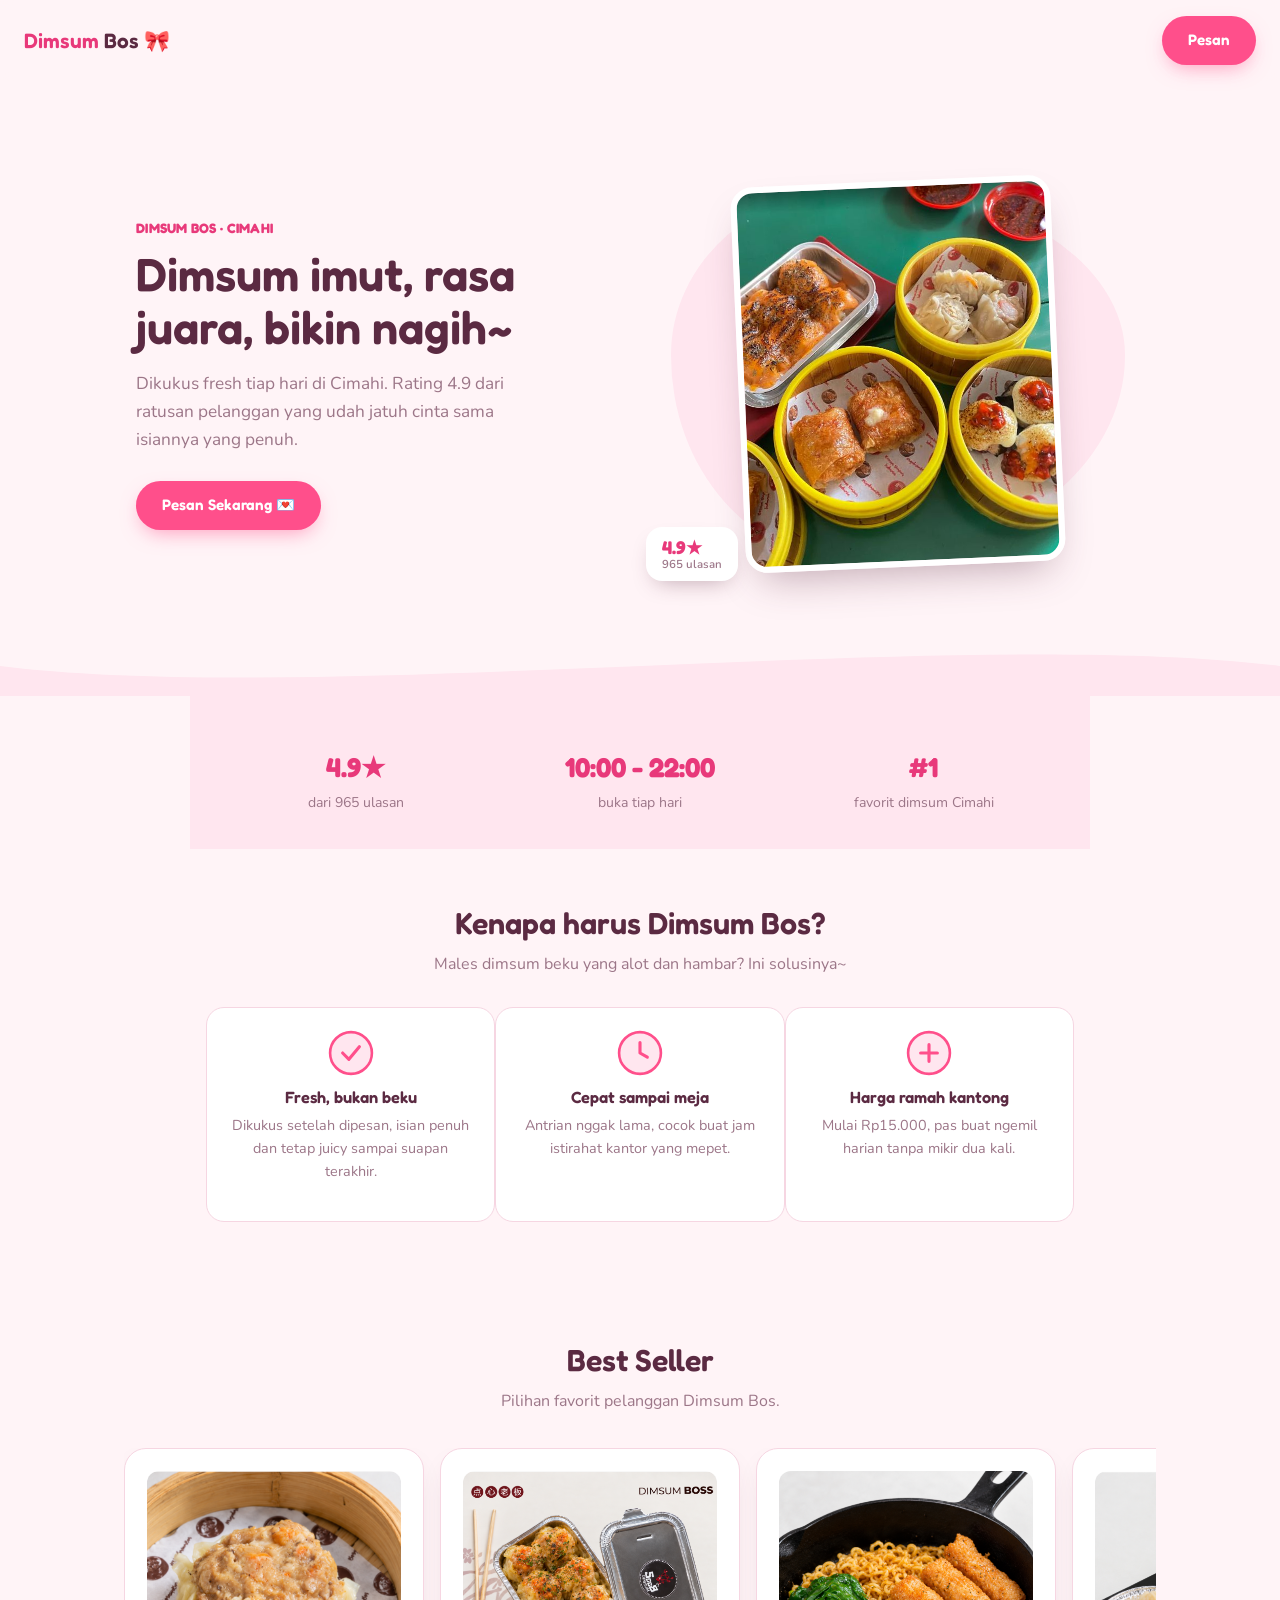
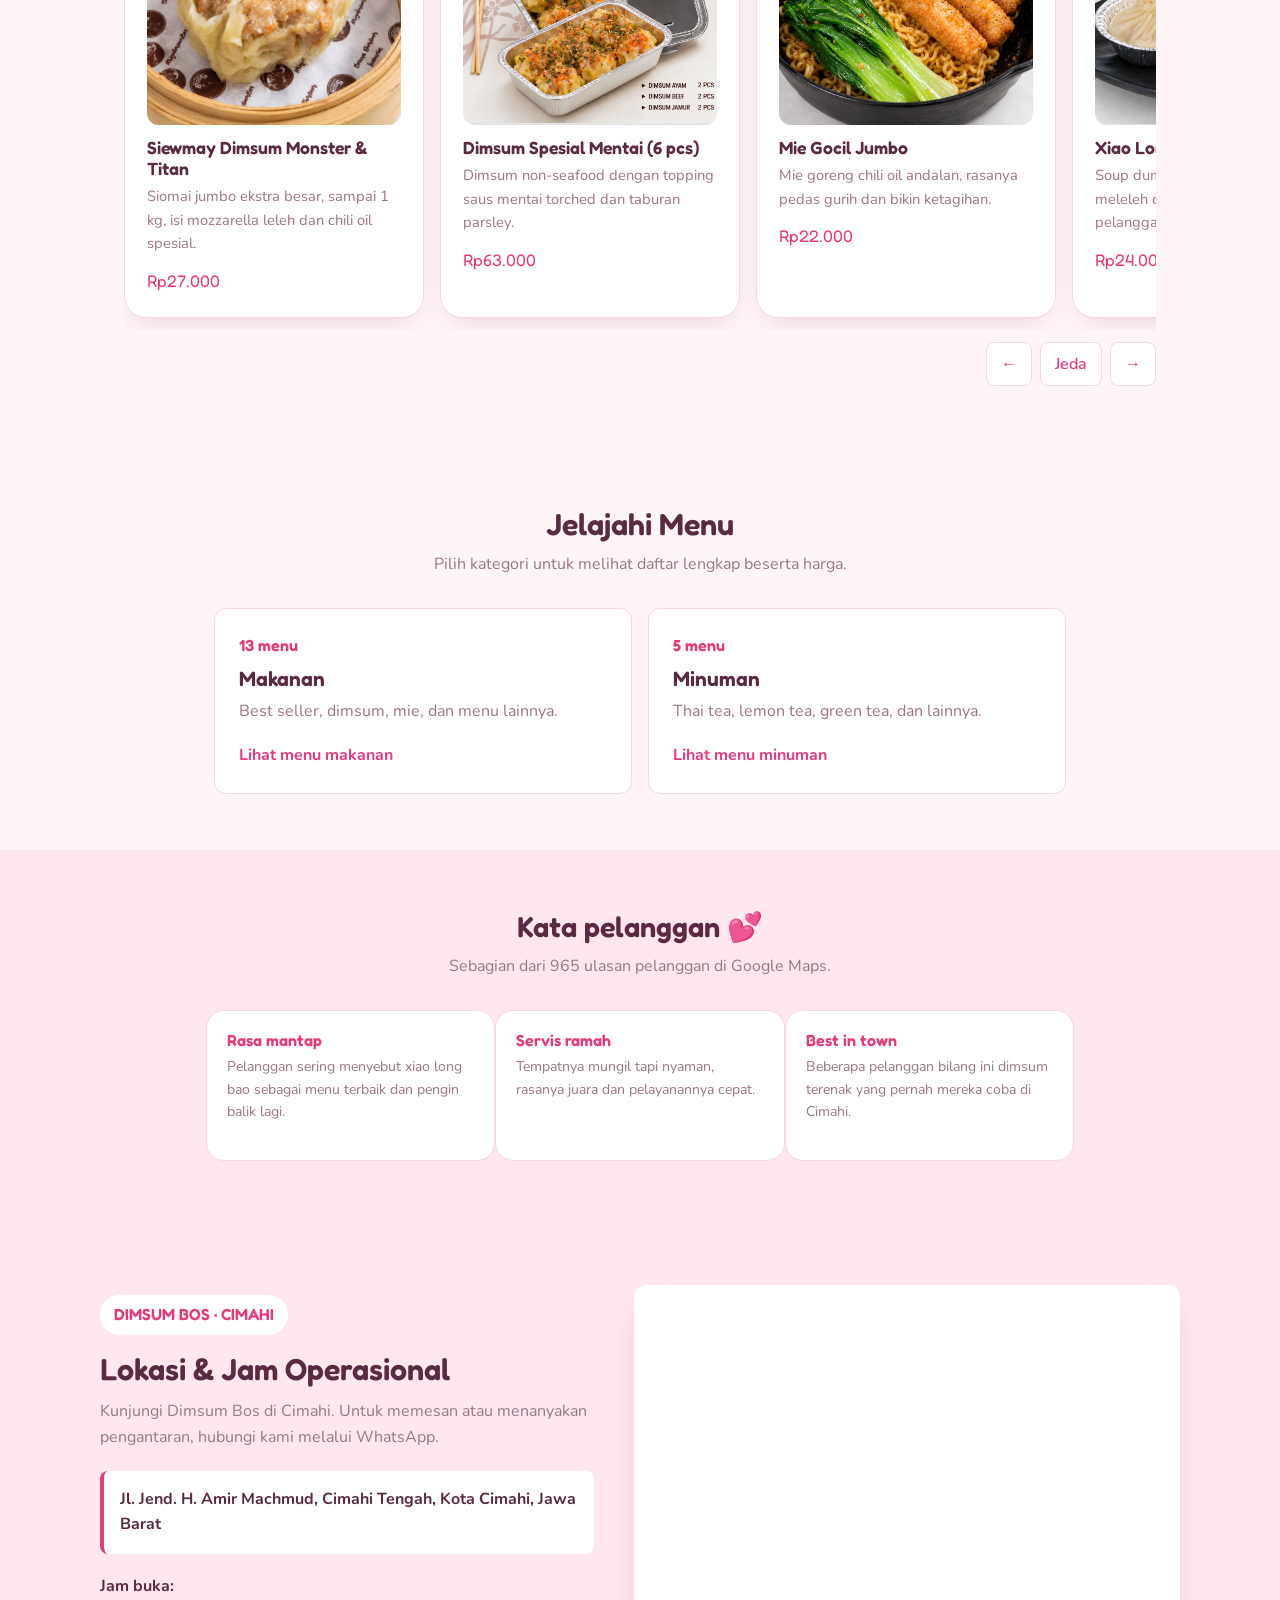
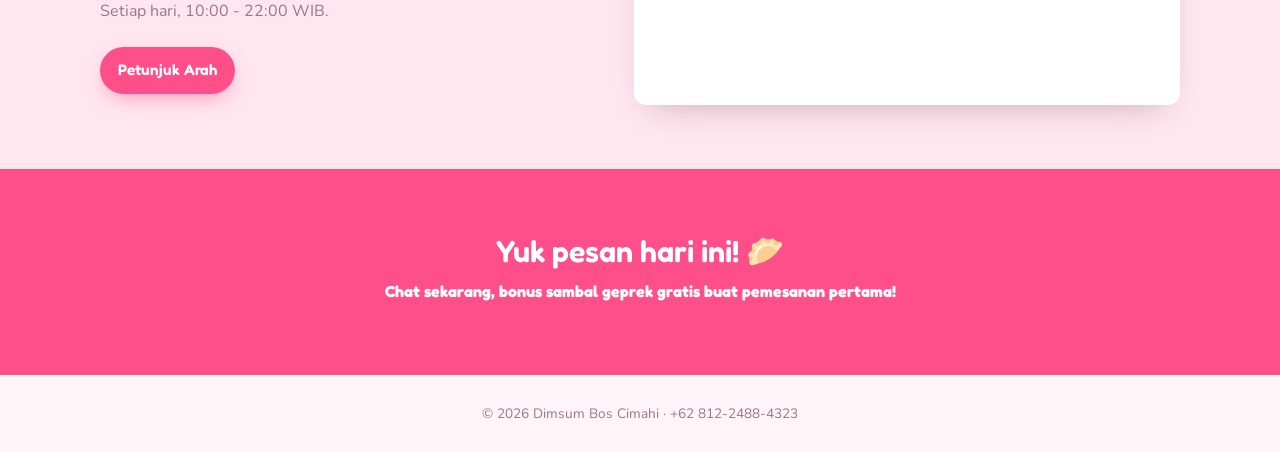
==== index.html @ 3085792b "pindah ke root dan benerin path" ====
<!DOCTYPE html>
<html lang="id">
<head>
<meta charset="UTF-8">
<meta name="viewport" content="width=device-width, initial-scale=1, viewport-fit=cover">
<title>Dimsum Bos Cimahi</title>
<link rel="preconnect" href="https://fonts.googleapis.com">
<link rel="preconnect" href="https://fonts.gstatic.com" crossorigin>
<link href="https://fonts.googleapis.com/css2?family=Fredoka:wght@500;600;700&family=Nunito:wght@400;600;700&display=swap" rel="stylesheet">
<link href="https://cdn.jsdelivr.net/npm/bootstrap@5.3.3/dist/css/bootstrap.min.css" rel="stylesheet">
<link rel="stylesheet" href="style.css">
</head>
<body>

<header>
  <div class="logo">Dimsum <span>Bos 🎀</span></div>
  <a class="btn" href="https://wa.me/6281224884323?text=Halo%20Dimsum%20Bos%2C%20saya%20mau%20pesan" target="_blank" rel="noopener">Pesan</a>
</header>

<section class="hero container row g-4 align-items-center">
  <div class="hero-text col-12 col-md-6 order-2 order-md-1">
    <div class="eyebrow">DIMSUM BOS · CIMAHI</div>
  <h1>Dimsum imut, rasa juara, bikin nagih~</h1>
  <p>Dikukus fresh tiap hari di Cimahi. Rating 4.9 dari ratusan pelanggan yang udah jatuh cinta sama isiannya yang penuh.</p>
  <div class="cta-row">
    <a class="btn" href="https://wa.me/6281224884323?text=Halo%20Dimsum%20Bos%2C%20saya%20mau%20pesan" target="_blank" rel="noopener">Pesan Sekarang 💌</a>
  </div>
  </div>
  <div class="hero-media col-12 col-md-6 order-1 order-md-2">
    <div class="blob"></div>
    <img class="bao photo" src="[data-uri]" alt="Aneka dimsum Dimsum Bos: hakau, siomay, lumpia, dan bakpao saus sambal">
    <div class="badge"><strong>4.9★</strong><span>965 ulasan</span></div>
  </div>
</section>

<svg class="wave" viewBox="0 0 1440 60" preserveAspectRatio="none"><path d="M0,30 C360,70 1080,-10 1440,30 L1440,60 L0,60 Z" fill="var(--bg2)"/></svg>

<div class="stats container row row-cols-1 row-cols-sm-3 g-3">
  <div class="col"><strong>4.9★</strong><span>dari 965 ulasan</span></div>
  <div class="col"><strong>10:00 - 22:00</strong><span>buka tiap hari</span></div>
  <div class="col"><strong>#1</strong><span>favorit dimsum Cimahi</span></div>
</div>

<section class="benefits">
  <h2>Kenapa harus Dimsum Bos?</h2>
  <p class="sub">Males dimsum beku yang alot dan hambar? Ini solusinya~</p>
  <div class="bgrid row row-cols-1 row-cols-sm-2 row-cols-lg-3 g-3">
    <div class="bcard">
      <svg class="ic" viewBox="0 0 44 44"><circle cx="22" cy="22" r="20" fill="var(--bg2)" stroke="var(--pink)" stroke-width="2.5"/><path d="M14 22 L20 28 L30 16" fill="none" stroke="var(--pink)" stroke-width="3" stroke-linecap="round" stroke-linejoin="round"/></svg>
      <h3>Fresh, bukan beku</h3>
      <p>Dikukus setelah dipesan, isian penuh dan tetap juicy sampai suapan terakhir.</p>
    </div>
    <div class="bcard">
      <svg class="ic" viewBox="0 0 44 44"><circle cx="22" cy="22" r="20" fill="var(--bg2)" stroke="var(--pink)" stroke-width="2.5"/><path d="M22 12 L22 22 L29 26" fill="none" stroke="var(--pink)" stroke-width="3" stroke-linecap="round" stroke-linejoin="round"/></svg>
      <h3>Cepat sampai meja</h3>
      <p>Antrian nggak lama, cocok buat jam istirahat kantor yang mepet.</p>
    </div>
    <div class="bcard">
      <svg class="ic" viewBox="0 0 44 44"><circle cx="22" cy="22" r="20" fill="var(--bg2)" stroke="var(--pink)" stroke-width="2.5"/><path d="M14 22 L30 22 M22 14 L22 30" fill="none" stroke="var(--pink)" stroke-width="3" stroke-linecap="round"/></svg>
      <h3>Harga ramah kantong</h3>
      <p>Mulai Rp15.000, pas buat ngemil harian tanpa mikir dua kali.</p>
    </div>
  </div>
</section>

<section class="menu featured-menu" aria-labelledby="featured-menu-title">
  <h2 id="featured-menu-title">Best Seller</h2>
  <p class="sub">Pilihan favorit pelanggan Dimsum Bos.</p>
  <div class="best-seller-carousel" data-best-seller-carousel>
    <div class="best-seller-viewport" data-carousel-viewport tabindex="0" aria-label="Carousel menu best seller" aria-live="off">
      <div class="best-seller-track">
        <article class="card best-seller-card">
          <img class="menu-photo" src="foto%20makanan/siewmay.png" alt="Siewmay Dimsum Monster &amp; Titan">
          <h3>Siewmay Dimsum Monster &amp; Titan</h3>
          <p>Siomai jumbo ekstra besar, sampai 1 kg, isi mozzarella leleh dan chili oil spesial.</p>
          <span class="price">Rp27.000</span>
        </article>
        <article class="card best-seller-card">
          <img class="menu-photo" src="foto%20makanan/dimsum%20spesial%20mentai.png" alt="Dimsum Spesial Mentai, isi 6 pcs">
          <h3>Dimsum Spesial Mentai (6 pcs)</h3>
          <p>Dimsum non-seafood dengan topping saus mentai torched dan taburan parsley.</p>
          <span class="price">Rp63.000</span>
        </article>
        <article class="card best-seller-card">
          <img class="menu-photo" src="foto%20makanan/mie%20gocil%20jumbo.png" alt="Mie Gocil Jumbo dengan chili oil">
          <h3>Mie Gocil Jumbo</h3>
          <p>Mie goreng chili oil andalan, rasanya pedas gurih dan bikin ketagihan.</p>
          <span class="price">Rp22.000</span>
        </article>
        <article class="card best-seller-card">
          <img class="menu-photo" src="foto%20makanan/xiao%20long%20bao.png" alt="Xiao Long Bao, soup dumpling isi kuah gurih">
          <h3>Xiao Long Bao</h3>
          <p>Soup dumpling isi kuah gurih yang meleleh di mulut, favorit banyak pelanggan.</p>
          <span class="price">Rp24.000</span>
        </article>
        <article class="card best-seller-card">
          <img class="menu-photo" src="foto%20makanan/paket%20bos%2013%20pcs.png" alt="Paket Bos berisi 13 pcs dimsum campuran">
          <h3>Paket Bos (13 pcs)</h3>
          <p>Platter campuran ayam, smoked beef, jamur, tuna, udang, crab stick, nori, dan tahu kulit — puas dalam satu paket.</p>
          <span class="price">Rp81.000</span>
        </article>
        <article class="card best-seller-card">
          <img class="menu-photo" src="foto%20makanan/angsio%20ceker.png" alt="Angsio ceker">
          <h3>Angsio Ceker</h3>
          <p>Ceker ayam lembut dengan saus khas.</p>
          <span class="price">Rp27.000</span>
        </article>
        <article class="card best-seller-card">
          <img class="menu-photo" src="foto%20makanan/wonton%20chili%20oil.png" alt="Wonton chili oil">
          <h3>Wonton Chili Oil</h3>
          <p>Wonton dengan siraman chili oil signature.</p>
          <span class="price">Rp26.000</span>
        </article>
      </div>
    </div>
    <div class="best-seller-controls" aria-label="Kontrol carousel best seller">
      <button type="button" data-carousel-prev aria-label="Menu sebelumnya">&#8592;</button>
      <button type="button" data-carousel-toggle aria-pressed="false">Jeda</button>
      <button type="button" data-carousel-next aria-label="Menu berikutnya">&#8594;</button>
    </div>
  </div>
</section>

<section class="menu-hub" aria-labelledby="menu-hub-title">
  <h2 id="menu-hub-title">Jelajahi Menu</h2>
  <p class="sub">Pilih kategori untuk melihat daftar lengkap beserta harga.</p>
  <div class="menu-hub-links">
    <a class="menu-hub-link" href="makanan.html">
      <span class="menu-hub-count">13 menu</span>
      <h3>Makanan</h3>
      <p>Best seller, dimsum, mie, dan menu lainnya.</p>
      <span class="menu-hub-cta">Lihat menu makanan</span>
    </a>
    <a class="menu-hub-link" href="minuman.html">
      <span class="menu-hub-count">5 menu</span>
      <h3>Minuman</h3>
      <p>Thai tea, lemon tea, green tea, dan lainnya.</p>
      <span class="menu-hub-cta">Lihat menu minuman</span>
    </a>
  </div>
</section>

<section class="reviews">
  <div class="wrap">
    <h2>Kata pelanggan 💕</h2>
    <p class="sub">Sebagian dari 965 ulasan pelanggan di Google Maps.</p>
    <div class="rgrid row row-cols-1 row-cols-sm-2 row-cols-lg-3 g-3">
      <div class="rcard"><h3>Rasa mantap</h3><p>Pelanggan sering menyebut xiao long bao sebagai menu terbaik dan pengin balik lagi.</p></div>
      <div class="rcard"><h3>Servis ramah</h3><p>Tempatnya mungil tapi nyaman, rasanya juara dan pelayanannya cepat.</p></div>
      <div class="rcard"><h3>Best in town</h3><p>Beberapa pelanggan bilang ini dimsum terenak yang pernah mereka coba di Cimahi.</p></div>
    </div>
  </div>
</section>

<section class="location" id="lokasi">
  <div class="location-inner">
    <div class="location-copy">
      <span class="location-kicker">DIMSUM BOS · CIMAHI</span>
      <h2>Lokasi &amp; Jam Operasional</h2>
      <p>Kunjungi Dimsum Bos di Cimahi. Untuk memesan atau menanyakan pengantaran, hubungi kami melalui WhatsApp.</p>
      <address class="location-address">Jl. Jend. H. Amir Machmud, Cimahi Tengah, Kota Cimahi, Jawa Barat</address>
      <p class="location-hours"><strong>Jam buka:</strong><br>Setiap hari, 10:00 - 22:00 WIB.</p>
      <div class="location-actions">
        <a class="btn" href="https://maps.app.goo.gl/Sr9Pg8jtup7s9NnSA" target="_blank" rel="noopener">Petunjuk Arah</a>
      </div>
    </div>
    <div class="location-map">
      <iframe src="https://maps.google.com/maps?q=-6.8749291%2C107.5445548&amp;z=15&amp;output=embed" title="Peta lokasi Dimsum Bos Cimahi" loading="lazy" referrerpolicy="no-referrer-when-downgrade" allowfullscreen></iframe>
    </div>
  </div>
</section>

<section class="order">
  <h2>Yuk pesan hari ini! 🥟</h2>
  <p class="offer">Chat sekarang, bonus sambal geprek gratis buat pemesanan pertama!</p>
</section>

<footer>
  © 2026 Dimsum Bos Cimahi · +62 812-2488-4323
</footer>

<script src="script.js"></script>
</body>
</html>
---- style.css ----
:root{
    --bg:#FFF4F7;
    --bg2:#FFE6EF;
    --pink:#FF4F8B;
    --pink-deep:#E8397A;
    --peach:#FFB199;
    --plum:#5B2A42;
    --muted:#9C7688;
    --line:#F6D6E2;
    --gold:#FFC857;
    box-sizing:border-box;
    padding-top:env(safe-area-inset-top,0px);
    padding-bottom:env(safe-area-inset-bottom,0px);
  }
  *{box-sizing:inherit;margin:0;padding:0}
  html{scroll-padding-top:env(safe-area-inset-top,0px);scroll-behavior:smooth}
  html,body{height:100%}
  body{
    background:var(--bg);
    color:var(--plum);
    font-family:'Nunito',sans-serif;
    line-height:1.6;
    overflow-x:hidden;
  }
  h1,h2,h3,.logo{font-family:'Fredoka',sans-serif;font-weight:600}
  .wrap{max-width:1080px;margin:0 auto;padding:0 24px}

  header{
    position:sticky;top:env(safe-area-inset-top,0px);
    display:flex;align-items:center;justify-content:space-between;
    padding:16px 24px;
    background:rgba(255,244,247,.9);backdrop-filter:blur(6px);
    z-index:10;
  }
  .logo{font-size:1.3rem;color:var(--pink-deep)}
  .logo{text-decoration:none}
  .logo span{color:var(--plum)}
  .btn{
    display:inline-block;background:var(--pink);color:#fff;
    font-family:'Fredoka';font-weight:600;font-size:.95rem;
    padding:13px 26px;border-radius:999px;
    text-decoration:none;border:none;cursor:pointer;
    box-shadow:0 8px 20px -6px rgba(255,79,139,.55);
    transition:transform .15s, box-shadow .15s;
  }
  .btn:hover{transform:translateY(-2px);box-shadow:0 10px 24px -6px rgba(255,79,139,.65)}
  .btn-ghost{background:#fff;color:var(--pink-deep);box-shadow:none;border:2px solid var(--line)}
  .btn-ghost:hover{border-color:var(--pink)}

  /* Hero */
  .hero{
    padding:56px 24px 50px;
    max-width:1080px;margin:0 auto;
    text-align:left;
  }
  .hero-text .eyebrow{color:var(--pink-deep);font-weight:700;font-size:.85rem;letter-spacing:.02em;font-family:'Fredoka'}
  .hero h1{
    font-size:clamp(2rem,4.6vw,2.9rem);line-height:1.15;color:var(--plum);margin-top:8px;
  }
  .hero p{margin-top:16px;color:var(--muted);font-size:1.08rem;max-width:42ch}
  .hero .cta-row{margin-top:28px;display:flex;gap:12px;flex-wrap:wrap}

  .hero-media{position:relative;display:flex;justify-content:center;align-items:center;padding:20px}
  .blob{
    position:absolute;width:88%;height:88%;background:var(--bg2);
    border-radius:42% 58% 60% 40%/45% 45% 55% 55%;z-index:0;
  }
  .photo{
    position:relative;z-index:1;width:100%;max-width:320px;height:auto;
    border-radius:22px;box-shadow:0 20px 40px -16px rgba(91,42,66,.4);
    border:6px solid #fff;transform:rotate(-2.5deg);display:block;
  }
  .badge{
    position:absolute;z-index:2;bottom:6px;left:6px;background:#fff;
    padding:10px 16px;border-radius:16px;box-shadow:0 10px 22px -10px rgba(91,42,66,.4);
    font-family:'Fredoka';text-align:left;line-height:1.15;
  }
  .badge strong{display:block;color:var(--pink-deep);font-size:1.15rem}
  .badge span{display:block;color:var(--muted);font-size:.72rem;font-family:'Nunito';font-weight:600}

  .wave{display:block;width:100%;height:60px;margin-top:-1px}

  /* Stats */
  .stats{
    background:var(--bg2);padding:34px 24px;
    max-width:900px;margin:0 auto;
  }
  .stats div{text-align:center}
  .stats strong{display:block;font-family:'Fredoka';font-size:1.7rem;color:var(--pink-deep)}
  .stats span{color:var(--muted);font-size:.88rem}

  /* Benefits */
  .benefits{padding:56px 24px;max-width:900px;margin:0 auto}
  .benefits h2{text-align:center;font-size:1.9rem;color:var(--plum)}
  .benefits .sub{color:var(--muted);text-align:center;margin:10px auto 30px;max-width:46ch}
  .bcard{background:#fff;border-radius:18px;padding:22px;border:1px solid var(--line);text-align:center}
  .bcard .ic{width:46px;height:46px;margin:0 auto 12px}
  .bcard h3{font-size:1.02rem;color:var(--plum);margin-bottom:6px}
  .bcard p{color:var(--muted);font-size:.9rem}

  /* Menu */
  .menu{padding:64px 24px;max-width:900px;margin:0 auto}
  .menu.drinks{padding-top:24px}
  .menu h2{font-size:1.9rem;text-align:center;color:var(--plum)}
  .menu .sub{color:var(--muted);text-align:center;margin:10px auto 34px;max-width:44ch}
  .menu-group-title{font-size:1.25rem;color:var(--pink-deep);margin:28px 0 14px}
  .menu-page h1{font-size:1.9rem;text-align:center;color:var(--plum)}
  .menu-nav{max-width:1080px;margin:12px auto 0;padding:0 24px;display:flex;align-items:center;gap:8px}
  .menu-nav a{padding:8px 14px;border-radius:999px;color:var(--pink-deep);font-weight:700;text-decoration:none}
  .menu-nav a:hover,.menu-nav a[aria-current="page"]{background:#fff}
  .featured-menu{max-width:1080px}
  .best-seller-viewport{overflow-x:auto;scroll-snap-type:x mandatory;scroll-behavior:smooth;scrollbar-color:var(--pink) var(--bg2);scrollbar-width:thin;-webkit-overflow-scrolling:touch;padding-bottom:12px}
  .best-seller-track{display:flex;align-items:stretch;gap:16px}
  .best-seller-card{flex:0 0 min(82vw,300px);min-width:0;scroll-snap-align:start}
  .best-seller-card .menu-photo{max-width:none}
  .best-seller-controls{display:flex;justify-content:flex-end;align-items:center;gap:8px;margin-top:12px}
  .best-seller-controls button{min-width:44px;height:44px;padding:0 14px;border:1px solid var(--line);border-radius:8px;background:#fff;color:var(--pink-deep);font:600 1rem 'Nunito',sans-serif;cursor:pointer}
  .best-seller-controls button:hover{border-color:var(--pink);background:var(--bg)}
  .menu-hub{max-width:900px;margin:0 auto;padding:56px 24px;text-align:center}
  .menu-hub h2{font-size:1.9rem;color:var(--plum)}
  .menu-hub .sub{color:var(--muted);margin:10px auto 30px;max-width:44ch}
  .menu-hub-links{display:grid;grid-template-columns:repeat(2,minmax(0,1fr));gap:16px;text-align:left}
  .menu-hub-link{display:block;padding:24px;background:#fff;border:1px solid var(--line);border-radius:12px;color:var(--plum);text-decoration:none;transition:transform .15s,border-color .15s}
  .menu-hub-link:hover{transform:translateY(-2px);border-color:var(--pink)}
  .menu-hub-count{display:block;color:var(--pink-deep);font-family:'Fredoka';font-weight:600;margin-bottom:8px}
  .menu-hub-link h3{font-size:1.3rem;margin-bottom:8px}
  .menu-hub-link p{color:var(--muted);margin-bottom:18px}
  .menu-hub-cta{color:var(--pink-deep);font-weight:700}
  .card{
    background:#fff;border-radius:22px;padding:22px;
    box-shadow:0 10px 28px -14px rgba(91,42,66,.25);
    border:1px solid var(--line);
  }
  .dicon{width:80px;height:56px;display:block;margin-bottom:8px}
  .menu-photo{display:block;width:100%;max-width:320px;aspect-ratio:1;object-fit:cover;border-radius:12px;margin-bottom:12px}
  .card h3{font-size:1.1rem;color:var(--plum);margin-bottom:6px}
  .card p{color:var(--muted);font-size:.92rem;margin-bottom:12px}
  .price{font-family:'Fredoka';color:var(--pink-deep);font-size:1.05rem}
  .tag{display:inline-block;background:var(--pink);color:#fff;font-family:'Fredoka';font-size:.72rem;font-weight:600;padding:3px 10px;border-radius:999px;margin-bottom:8px}

  /* Reviews */
  .reviews{background:var(--bg2);padding:60px 24px}
  .reviews .wrap{max-width:900px;text-align:center}
  .reviews h2{font-size:1.8rem;color:var(--plum)}
  .reviews .sub{color:var(--muted);margin:10px auto 30px;max-width:44ch}
  .rgrid{text-align:left}
  .rcard{background:#fff;border-radius:18px;padding:20px;border:1px solid var(--line)}
  .rcard h3{font-size:1rem;color:var(--pink-deep);margin-bottom:6px}
  .rcard p{color:var(--muted);font-size:.88rem}

  /* Location */
  .location{background:var(--bg2);padding:64px 24px}
  .location-inner{max-width:1080px;margin:0 auto;display:grid;grid-template-columns:minmax(0,.95fr) minmax(0,1.05fr);gap:40px;align-items:center}
  .location-kicker{display:inline-block;background:#fff;color:var(--pink-deep);font-family:'Fredoka';font-weight:600;padding:7px 14px;border-radius:999px}
  .location h2{font-size:1.9rem;color:var(--plum);margin:16px 0 12px}
  .location-copy>p{color:var(--muted);max-width:52ch;margin-bottom:16px}
  .location-address{background:#fff;padding:16px;border-left:4px solid var(--pink-deep);border-radius:8px;color:var(--plum);font-style:normal;font-weight:700;margin:20px 0}
  .location-hours strong{color:var(--plum)}
  .location-actions{display:flex;gap:10px;flex-wrap:wrap;margin-top:22px}
  .location-actions .btn{padding:12px 18px}
  .location-map{overflow:hidden;border-radius:12px;box-shadow:0 14px 32px -18px rgba(91,42,66,.4);background:#fff}
  .location-map iframe{display:block;width:100%;height:420px;border:0}

  /* Order */
  /* Strong CTA */
  .order{background:var(--pink);padding:64px 24px;text-align:center}
  .order h2{font-size:1.9rem;color:#fff;margin-bottom:10px}
  .order .offer{color:#fff;font-weight:700;font-family:'Fredoka';margin-bottom:6px}
  .order p{color:#FFE1EC;margin-bottom:26px}
  .order .btn{background:#fff;color:var(--pink-deep);box-shadow:none}
  .order .btn:hover{background:var(--gold);color:var(--plum)}

  footer{padding:28px 24px;text-align:center;color:var(--muted);font-size:.85rem;
    padding-bottom:calc(28px + env(safe-area-inset-bottom,0px));}

  @media(max-width:767.98px){
    .hero{text-align:center;padding-top:44px}
    .hero-text{order:2}
    .hero-media{order:1;margin-bottom:8px}
    .hero .cta-row{justify-content:center}
    .hero p{margin-left:auto;margin-right:auto}
    .location-inner{grid-template-columns:1fr;gap:28px}
    .location-map iframe{height:340px}
    .menu-nav{padding:0 16px;justify-content:center;flex-wrap:wrap}
    .menu-hub-links{grid-template-columns:1fr;max-width:480px;margin:0 auto}
  }
  :focus-visible{outline:2px solid var(--pink-deep);outline-offset:2px}
  @media (prefers-reduced-motion: reduce){ html,.best-seller-viewport{scroll-behavior:auto} .btn,.menu-hub-link{transition:none} }
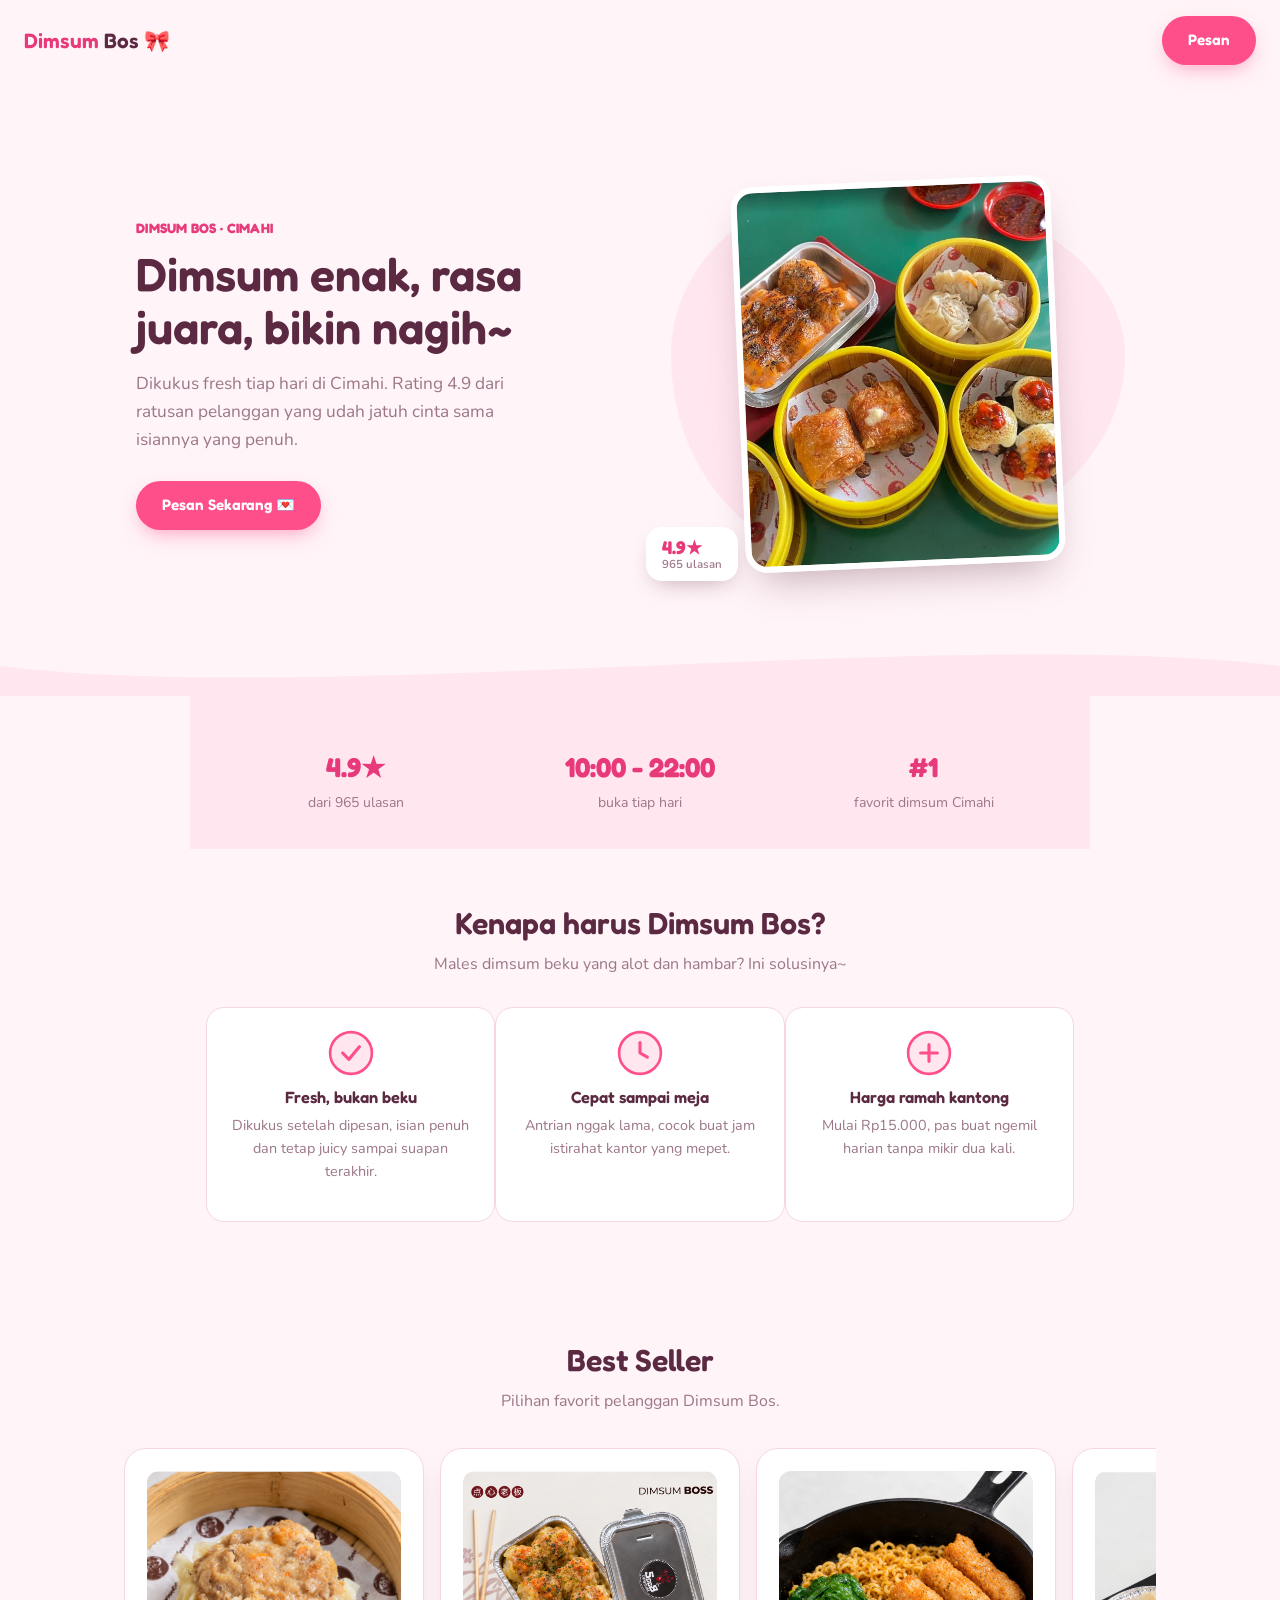
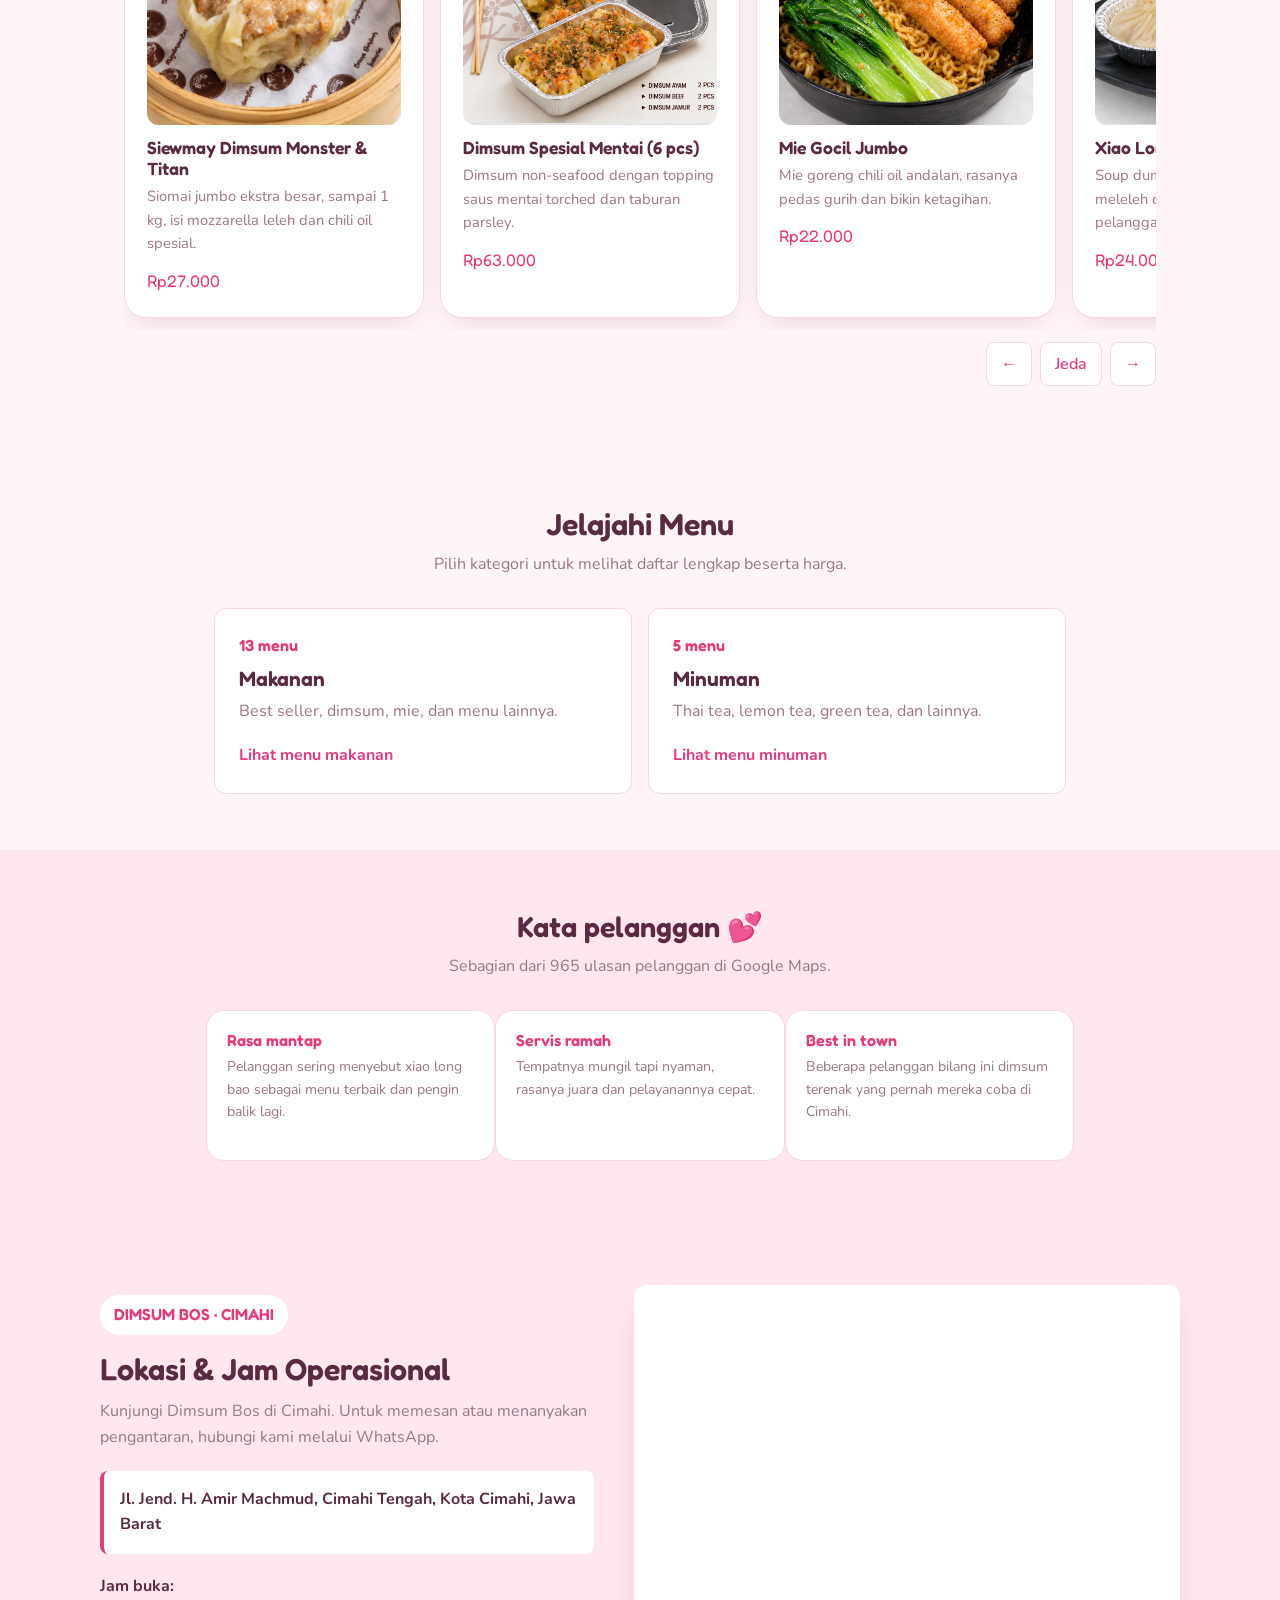
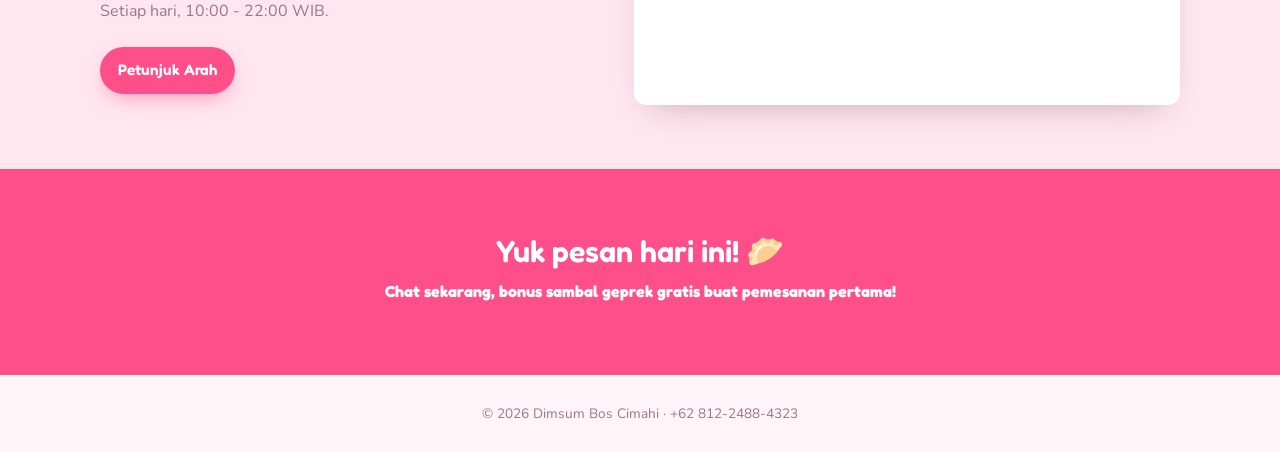
==== commit febf3531: "Memperbaiki tampilan website" ====
--- a/index.html
+++ b/index.html
@@ -20,7 +20,7 @@
 <section class="hero container row g-4 align-items-center">
   <div class="hero-text col-12 col-md-6 order-2 order-md-1">
     <div class="eyebrow">DIMSUM BOS · CIMAHI</div>
-  <h1>Dimsum imut, rasa juara, bikin nagih~</h1>
+  <h1>Dimsum enak, rasa juara, bikin nagih~</h1>
   <p>Dikukus fresh tiap hari di Cimahi. Rating 4.9 dari ratusan pelanggan yang udah jatuh cinta sama isiannya yang penuh.</p>
   <div class="cta-row">
     <a class="btn" href="https://wa.me/6281224884323?text=Halo%20Dimsum%20Bos%2C%20saya%20mau%20pesan" target="_blank" rel="noopener">Pesan Sekarang 💌</a>
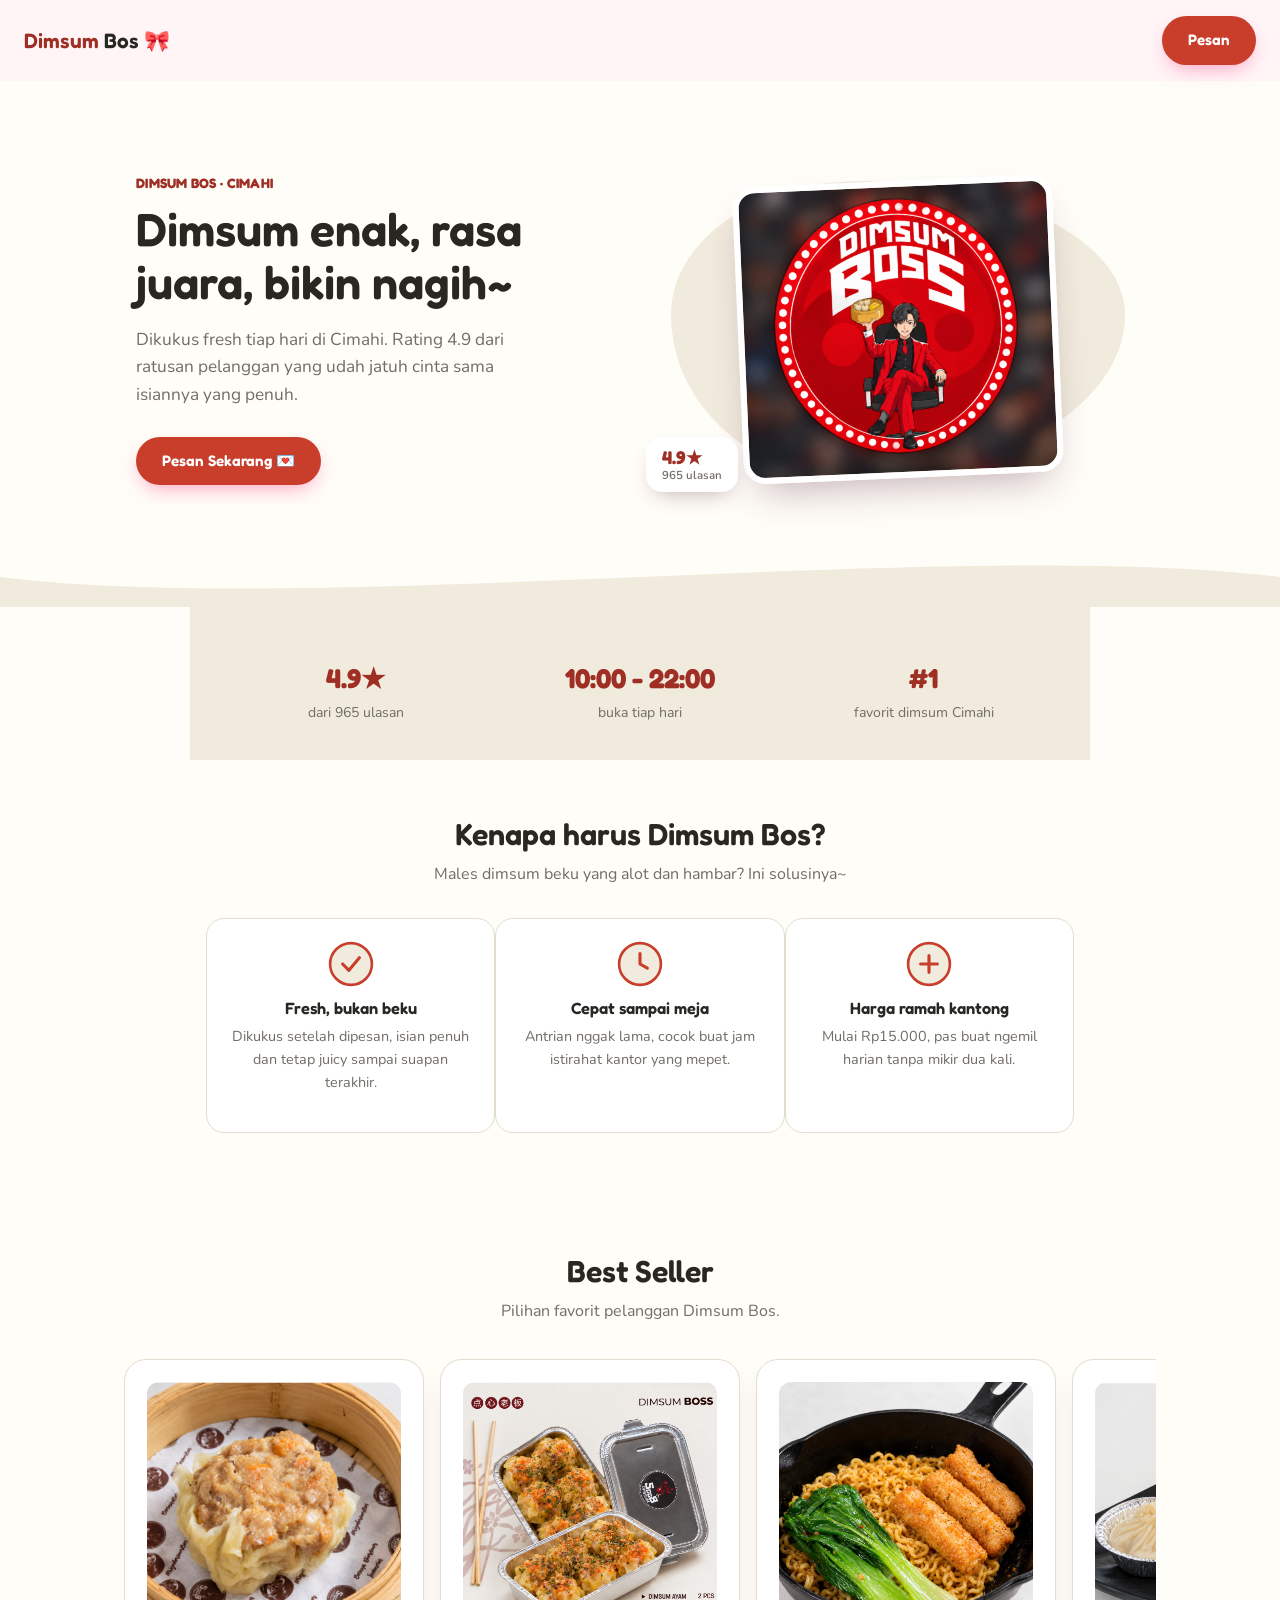
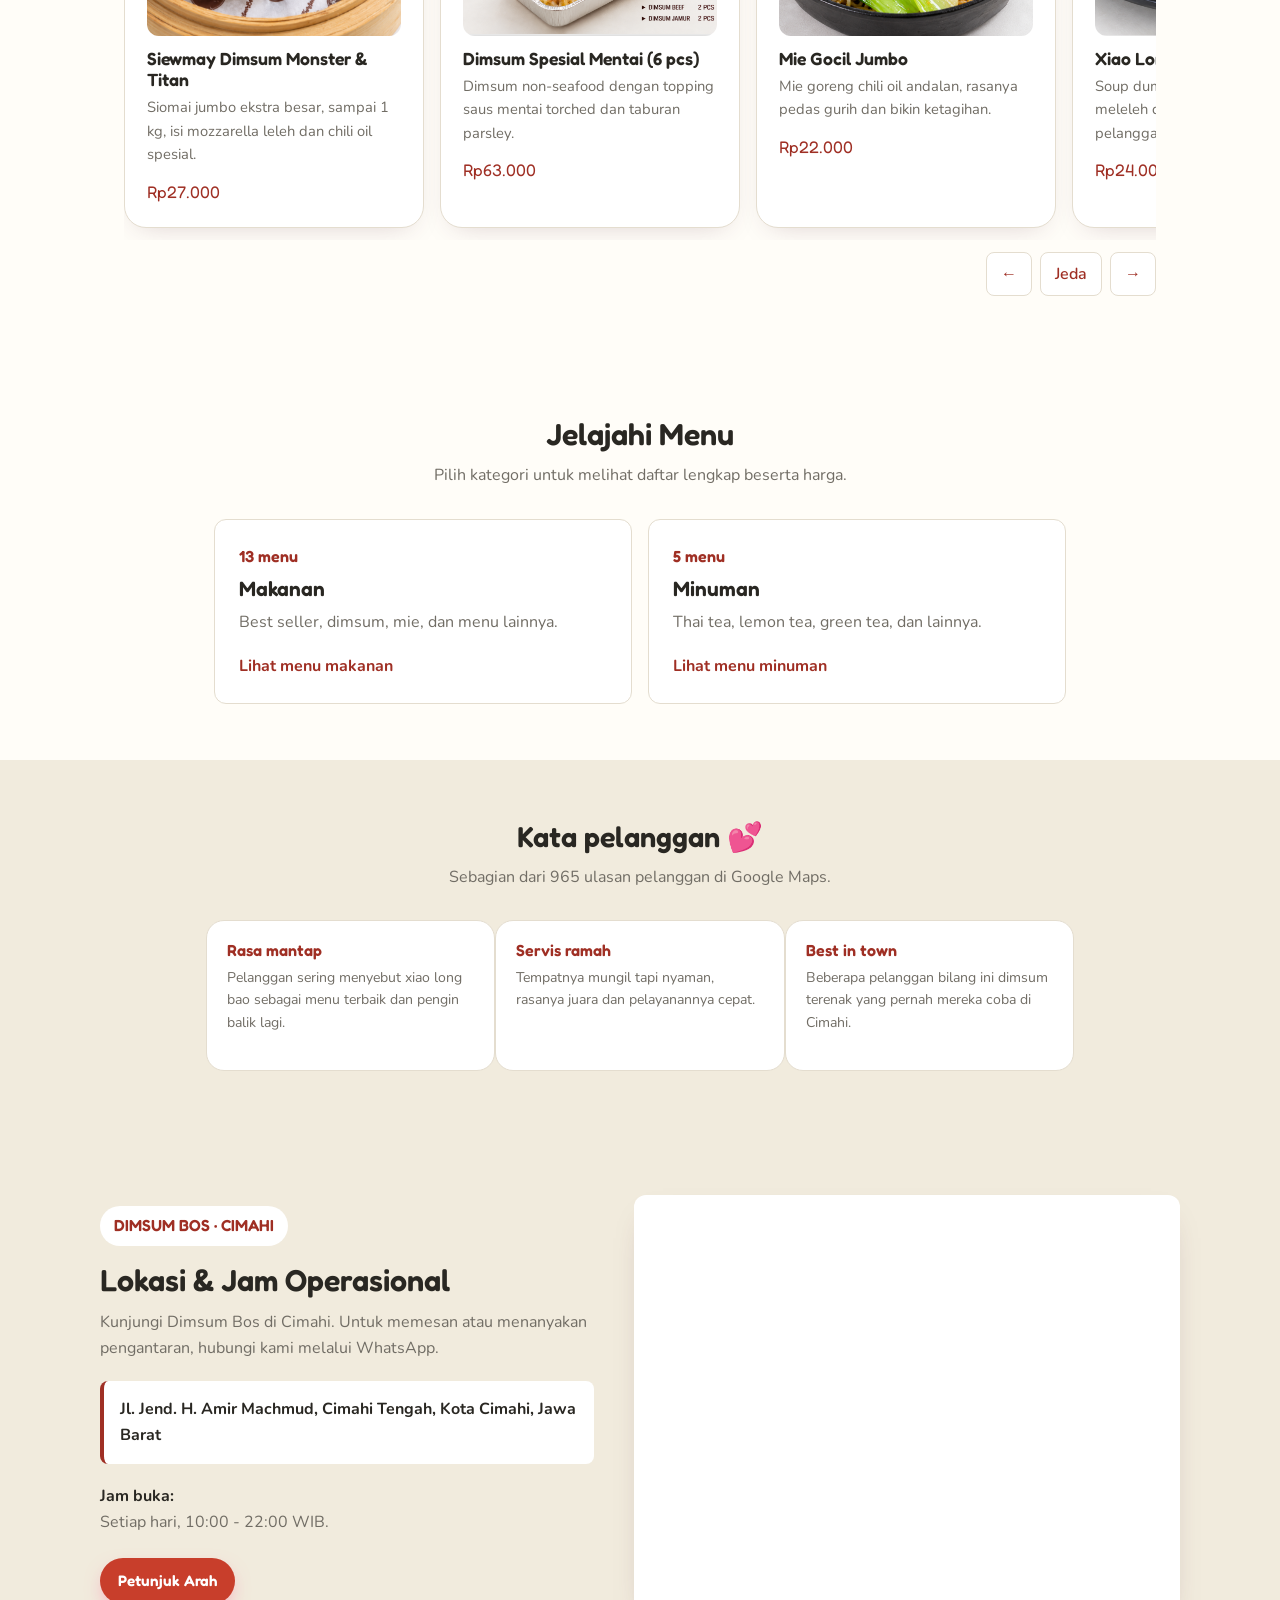
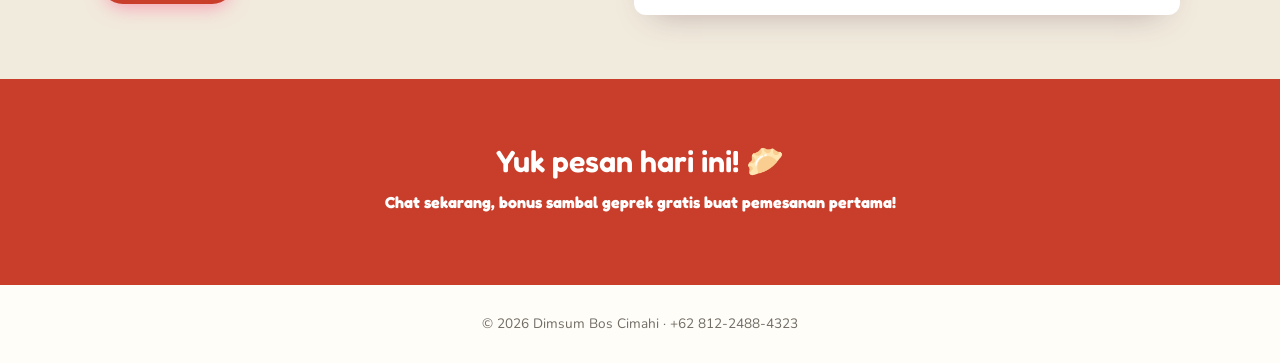
==== commit 21aa04e8: "Memperbaiki logo" ====
--- a/index.html
+++ b/index.html
@@ -28,7 +28,7 @@
   </div>
   <div class="hero-media col-12 col-md-6 order-1 order-md-2">
     <div class="blob"></div>
-    <img class="bao photo" src="[data-uri]" alt="Aneka dimsum Dimsum Bos: hakau, siomay, lumpia, dan bakpao saus sambal">
+    <img class="bao photo" src="logo.png" alt="Logo Dimsum Bos">
     <div class="badge"><strong>4.9★</strong><span>965 ulasan</span></div>
   </div>
 </section>
--- a/style.css
+++ b/style.css
@@ -1,13 +1,13 @@
 :root{
-    --bg:#FFF4F7;
-    --bg2:#FFE6EF;
-    --pink:#FF4F8B;
-    --pink-deep:#E8397A;
-    --peach:#FFB199;
-    --plum:#5B2A42;
-    --muted:#9C7688;
-    --line:#F6D6E2;
-    --gold:#FFC857;
+    --bg:#FFFDF8;
+    --bg2:#F1EBDD;
+    --pink:#C83E2B;
+    --pink-deep:#9F2F24;
+    --peach:#4F7A59;
+    --plum:#292722;
+    --muted:#716D65;
+    --line:#E4DDCF;
+    --gold:#E5A63B;
     box-sizing:border-box;
     padding-top:env(safe-area-inset-top,0px);
     padding-bottom:env(safe-area-inset-bottom,0px);
